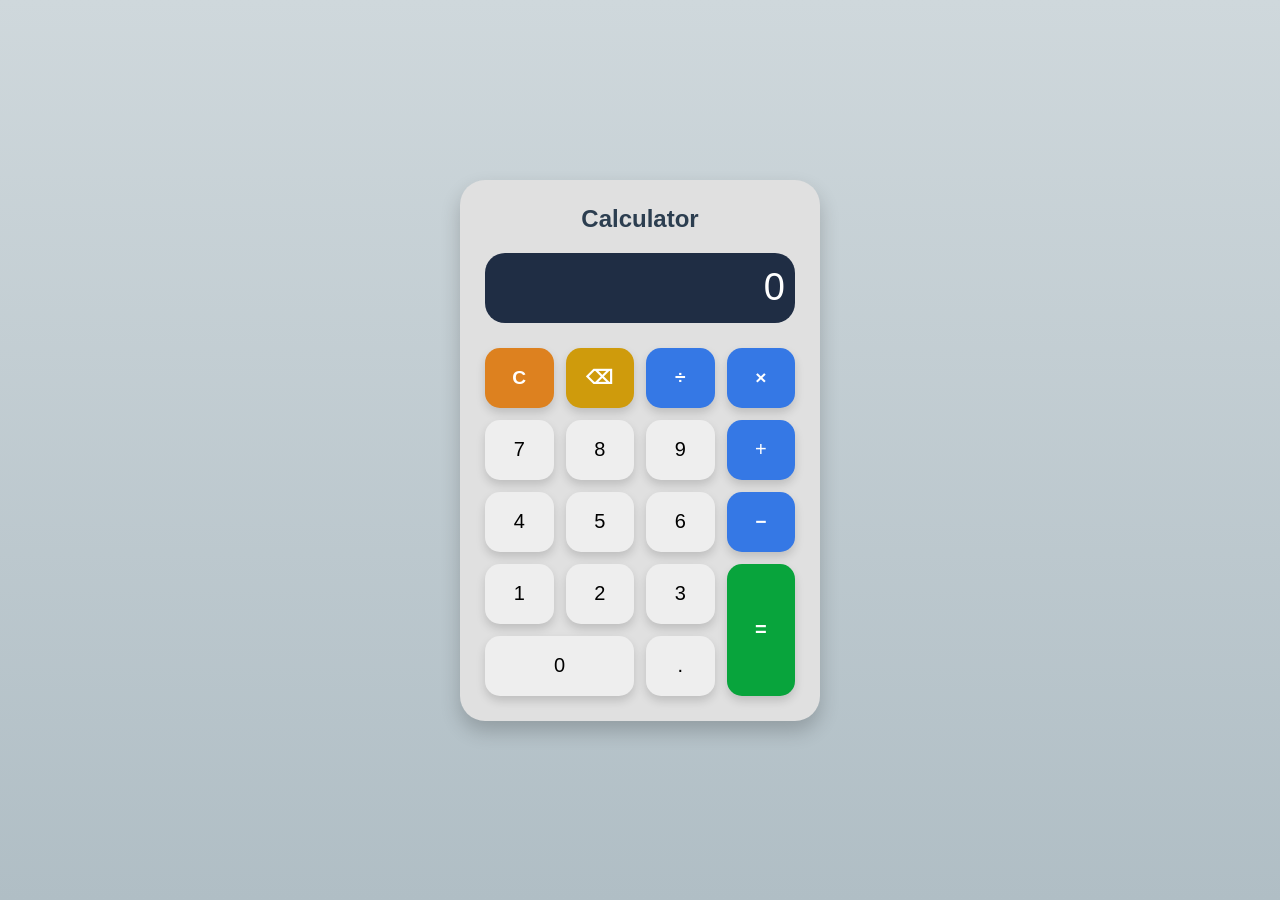
==== Calculator/index.html @ 1cd3238b "Calculator initial files upload" ====
<!DOCTYPE html>
<html lang="en">

<head>
    <meta charset="UTF-8">
    <meta name="viewport" content="width=device-width, initial-scale=1.0">
    <title>Calculator</title>
    <link rel="stylesheet" href="./calculator-syle.css">
</head>

<body>
    <div class="calculator">

        <h2>Calculator</h2>

        <div id="display"><div class="result">0</div></div>

        <div class="buttons" id="buttons">

            <button class="operator clear">C</button>
            <button id="backpace">&#9003;</button>
            <button class="operator">÷</button>
            <button class="operator">×</button>
            

            <button>7</button>
            <button>8</button>
            <button>9</button>
            <button class="plus">+</button>

            <button>4</button>
            <button>5</button>
            <button>6</button>
            <button class="operator">−</button>

            <button>1</button>
            <button>2</button>
            <button>3</button>
            <button class="equal">=</button>

            <button class="zero">0</button>
            <button>.</button>

        </div>

    </div>
    <script src="./calculator-logic.js"></script>
</body>

</html>
---- Calculator/calculator-syle.css ----
*{
    margin: 0;
    padding: 0;
    box-sizing: border-box;
    font-family: Arial, sans-serif;
}

body {
    background: linear-gradient(to bottom, #cfd8dc, #b0bec5);
    display: flex;
    justify-content: center;
    align-items: center;
    height: 100vh;
}

.calculator {
    background: #e0e0e0;
    padding: 25px;
    border-radius: 25px;
    width: 360px;
    box-shadow: 0 10px 20px rgba(0, 0, 0, 0.2);
}

h2 {
    text-align: center;
    margin-bottom: 20px;
    color: #2c3e50;
}

#display {
    width: 100%;
    height: 70px;
    background: #1f2d44;
    border: none;
    border-radius: 20px;
    color: white;
    font-size: 38px;
    display: flex;
    align-items: center;
    justify-content: flex-end;
    padding: 10px;
    margin-bottom: 25px;

    overflow: hidden;
}

.result{
    margin: 0;
}

.buttons {
    display: grid;
    grid-template-columns: repeat(4, 1fr);
    gap: 12px;
}

button {
    height: 60px;
    border: none;
    border-radius: 15px;
    font-size: 20px;
    background: #eeeeee;
    box-shadow: 0 5px 10px rgba(0, 0, 0, 0.15);
    cursor: pointer;
}

button:hover {
    transform: scale(1.05);
}

.operator {
    background: #3578e5;
    color: white;
    font-size: 1.2rem;
    font-weight: 600;
}

.plus {
    grid-row: span 1;
    /* height: 100%; */
    background: #3578e5;
    color: white;
}

.equal {
    grid-row: span 2;
    height: 100%;
    background: #08a43c;
    color: white;
    font-weight: 700;
}

.zero {
    grid-column: span 2;
}

.clear{
    background-color: rgb(221, 129, 31);
    font-weight: 700;
}

#backpace{
    background-color: #cf9b0c;
    color: white;
    font-weight: 700;
    font-size: 1.2rem;
}
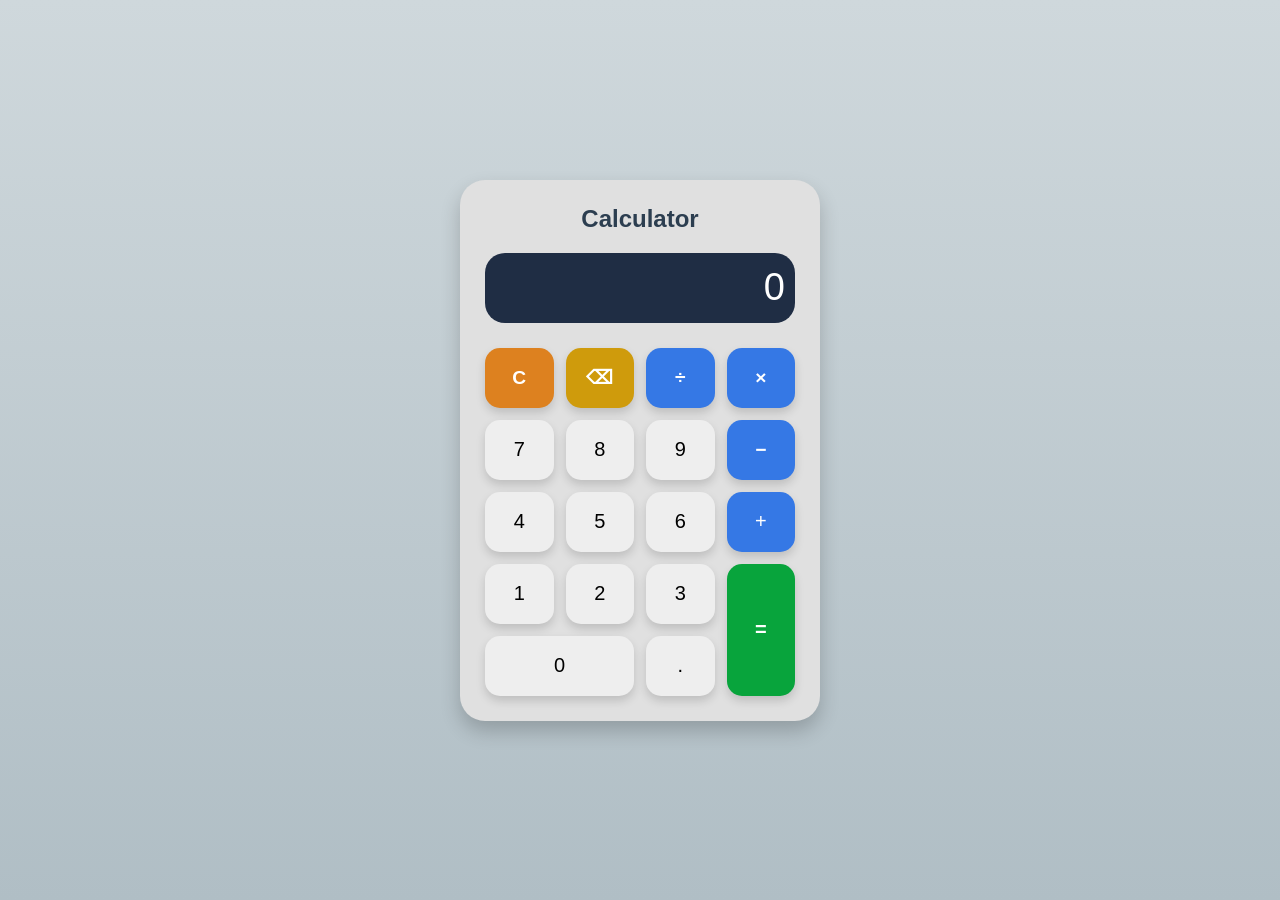
==== commit 32eebe81: "Fix operator buttons position" ====
--- a/Calculator/index.html
+++ b/Calculator/index.html
@@ -26,12 +26,13 @@
             <button>7</button>
             <button>8</button>
             <button>9</button>
-            <button class="plus">+</button>
+            <button class="operator">−</button>
 
             <button>4</button>
             <button>5</button>
             <button>6</button>
-            <button class="operator">−</button>
+            <button class="plus">+</button>
+            
 
             <button>1</button>
             <button>2</button>
